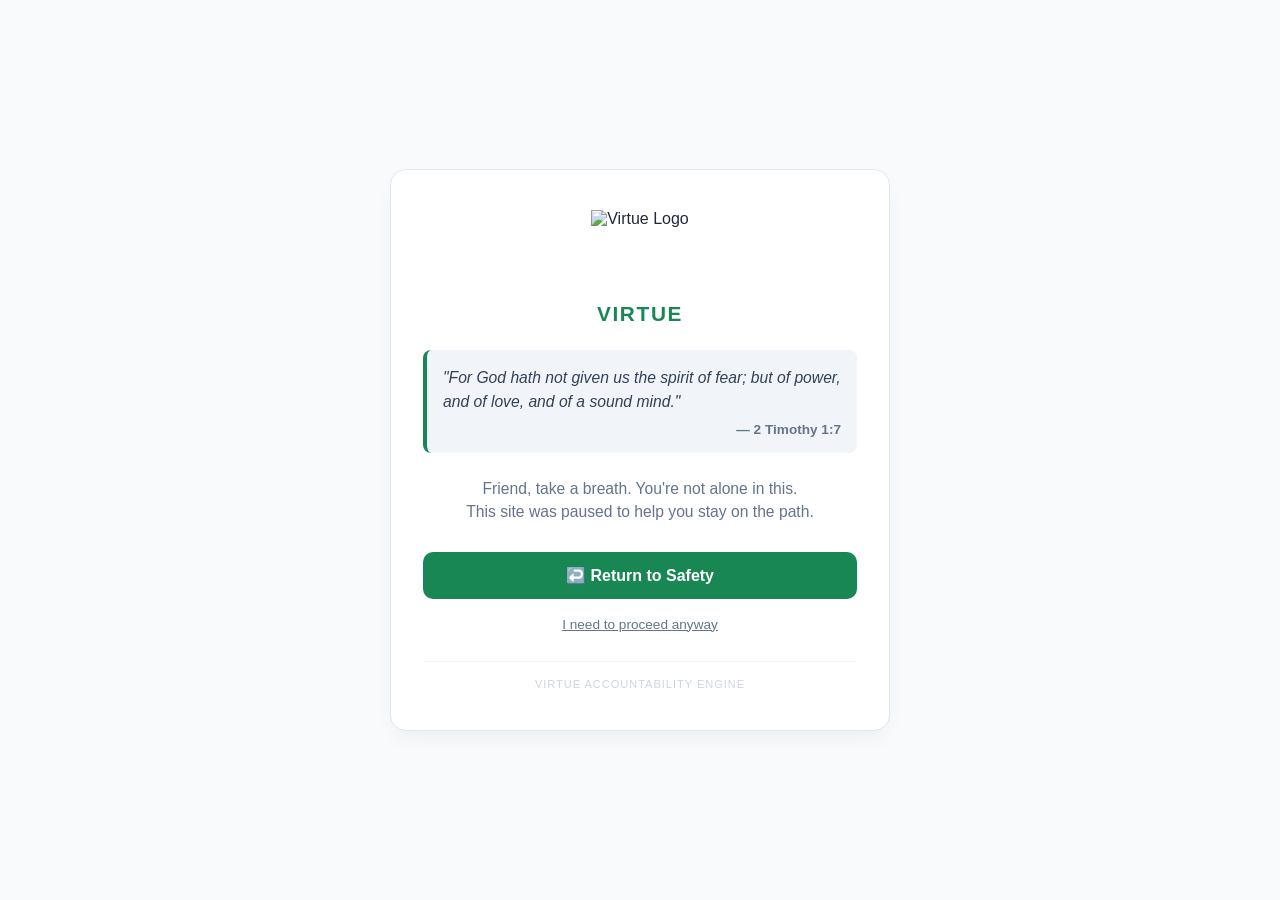
==== blocked.html @ 21038460 "refactor: consolidate block page into single blocked.html file and remove blocked.js" ====
<!DOCTYPE html>
<html lang="en">
<head>
  <meta charset="utf-8">
  <meta name="viewport" content="width=device-width, initial-scale=1.0">
  <title>Pause & Reflect — Virtue</title>
  
  <style>
    :root {
      --bg-color: #f8fafc;
      --card-bg: #ffffff;
      --text-main: #1e293b;
      --text-muted: #64748b;
      --accent-color: #198754;
      --accent-hover: #146c43;
      --border-color: #e2e8f0;
      --warning-bg: #fefce8;
      --warning-border: #fef08a;
      --warning-text: #854d0e;
      --danger-color: #d93025;
      --danger-hover: #a50e0e;
    }

    * {
      box-sizing: border-box;
      margin: 0;
      padding: 0;
    }

    body {
      font-family: -apple-system, BlinkMacSystemFont, "Segoe UI", Roboto, Helvetica, Arial, sans-serif;
      background-color: var(--bg-color);
      color: var(--text-main);
      display: flex;
      align-items: center;
      justify-content: center;
      min-height: 100vh;
      padding: 20px;
    }

    .card {
      background: var(--card-bg);
      border-radius: 16px;
      box-shadow: 0 10px 25px -5px rgba(0, 0, 0, 0.05), 0 8px 10px -6px rgba(0, 0, 0, 0.01);
      width: 100%;
      max-width: 500px;
      padding: 40px 32px;
      text-align: center;
      border: 1px solid var(--border-color);
    }

    /* Prominent Brand Header with Larger Logo */
    .brand-header {
      display: flex;
      flex-direction: column;
      align-items: center;
      justify-content: center;
      gap: 12px;
      margin-bottom: 24px;
    }

    .brand-header img {
      height: 80px; /* Expanded logo height */
      width: auto;
      object-fit: contain;
    }

    .brand-title {
      font-size: 1.3rem;
      font-weight: 800;
      letter-spacing: 0.08em;
      color: var(--accent-color);
    }

    .scripture-card {
      background: #f1f5f9;
      border-left: 4px solid var(--accent-color);
      padding: 16px;
      border-radius: 8px;
      margin-bottom: 24px;
      text-align: left;
    }

    .scripture-text {
      font-size: 0.98rem;
      font-style: italic;
      color: #334155;
      line-height: 1.5;
      margin-bottom: 8px;
    }

    .scripture-ref {
      font-size: 0.85rem;
      font-weight: 600;
      color: var(--text-muted);
      text-align: right;
    }

    .message {
      font-size: 0.98rem;
      color: var(--text-muted);
      line-height: 1.5;
      margin-bottom: 28px;
    }

    .btn-safety {
      background-color: var(--accent-color);
      color: white;
      border: none;
      padding: 14px 20px;
      font-size: 1rem;
      font-weight: 600;
      border-radius: 10px;
      cursor: pointer;
      width: 100%;
      transition: background-color 0.2s ease;
    }

    .btn-safety:hover {
      background-color: var(--accent-hover);
    }

    .override-link {
      display: inline-block;
      margin-top: 18px;
      font-size: 0.85rem;
      color: var(--text-muted);
      text-decoration: underline;
      cursor: pointer;
    }

    .override-link:hover {
      color: var(--text-main);
    }

    .pin-box {
      margin-top: 20px;
      padding-top: 20px;
      border-top: 1px dashed var(--border-color);
    }

    .warning-box {
      background-color: var(--warning-bg);
      border: 1px solid var(--warning-border);
      color: var(--warning-text);
      padding: 12px;
      border-radius: 8px;
      font-size: 0.85rem;
      line-height: 1.4;
      margin-bottom: 16px;
      text-align: left;
    }

    .pin-input-group {
      display: flex;
      justify-content: center;
      gap: 10px;
    }

    input[type="password"] {
      width: 130px;
      padding: 10px;
      font-size: 1.1rem;
      text-align: center;
      letter-spacing: 4px;
      border: 1px solid var(--border-color);
      border-radius: 8px;
      outline: none;
    }

    input[type="password"]:focus {
      border-color: var(--accent-color);
    }

    .btn-override {
      background-color: var(--danger-color);
      color: white;
      border: none;
      padding: 10px 18px;
      font-size: 0.9rem;
      font-weight: 600;
      border-radius: 8px;
      cursor: pointer;
    }

    .btn-override:hover {
      background-color: var(--danger-hover);
    }

    .footer {
      font-size: 11px;
      color: #cbd5e1;
      border-top: 1px solid #f1f5f9;
      padding-top: 16px;
      margin-top: 28px;
      text-transform: uppercase;
      letter-spacing: 1px;
    }

    .hidden {
      display: none !important;
    }
  </style>
</head>
<body>

  <div class="card">
    <div class="brand-header">
      <img src="virtue_logo.png" alt="Virtue Logo">
      <div class="brand-title">VIRTUE</div>
    </div>

    <div class="scripture-card">
      <div class="scripture-text" id="scriptureText">"Create in me a clean heart, O God; and renew a right spirit within me."</div>
      <div class="scripture-ref" id="scriptureRef">— Psalm 51:10</div>
    </div>

    <p class="message">
      <span id="userName">Friend</span>, take a breath. You're not alone in this.<br>
      This site was paused to help you stay on the path.
    </p>

    <button class="btn-safety" id="safetyBtn">↩️ Return to Safety</button>

    <a class="override-link" id="revealOverrideLink">I need to proceed anyway</a>

    <div class="pin-box hidden" id="overridePanel">
      <div class="warning-box">
        ⚠️ <strong>Need to view this page anyway?</strong><br>
        Entering your PIN will unblock this site and log an overridden alert on the report sent to <span id="partnerName">your partner</span>.
      </div>

      <div class="pin-input-group">
        <input type="password" id="pinInput" maxlength="4" placeholder="••••" inputmode="numeric">
        <button class="btn-override" id="confirmOverrideBtn">Confirm</button>
      </div>
    </div>

    <div class="footer">Virtue Accountability Engine</div>
  </div>

  <script>
    document.addEventListener("DOMContentLoaded", () => {
      const safetyBtn = document.getElementById("safetyBtn");
      const revealOverrideLink = document.getElementById("revealOverrideLink");
      const overridePanel = document.getElementById("overridePanel");
      const pinInput = document.getElementById("pinInput");
      const confirmOverrideBtn = document.getElementById("confirmOverrideBtn");

      const scriptureText = document.getElementById("scriptureText");
      const scriptureRef = document.getElementById("scriptureRef");

      const userNameEl = document.getElementById("userName");
      const partnerNameEl = document.getElementById("partnerName");

      const urlParams = new URLSearchParams(window.location.search);
      const targetUrl = urlParams.get("target") || "https://www.google.com";

      // 1. KJV Scriptures
      const KJV_SCRIPTURES = [
        { text: '"Create in me a clean heart, O God; and renew a right spirit within me."', ref: '— Psalm 51:10' },
        { text: '"There hath no temptation taken you but such as is common to man: but God is faithful, who will not suffer you to be tempted above that ye are able; but will with the temptation also make a way to escape, that ye may be able to bear it."', ref: '— 1 Corinthians 10:13' },
        { text: '"Finally, brethren, whatsoever things are true, whatsoever things are honest, whatsoever things are just, whatsoever things are pure, whatsoever things are lovely, whatsoever things are of good report... think on these things."', ref: '— Philippians 4:8' },
        { text: '"Thy word have I hid in mine heart, that I might not sin against thee."', ref: '— Psalm 119:11' },
        { text: '"And be not conformed to this world: but be ye transformed by the renewing of your mind, that ye may prove what is that good, and acceptable, and perfect, will of God."', ref: '— Romans 12:2' },
        { text: '"Submit yourselves therefore to God. Resist the devil, and he will flee from you."', ref: '— James 4:7' },
        { text: '"For God hath not given us the spirit of fear; but of power, and of love, and of a sound mind."', ref: '— 2 Timothy 1:7' },
        { text: '"Wherewithal shall a young man cleanse his way? by taking heed thereto according to thy word."', ref: '— Psalm 119:9' }
      ];

      const randomVerse = KJV_SCRIPTURES[Math.floor(Math.random() * KJV_SCRIPTURES.length)];
      if (scriptureText && scriptureRef) {
        scriptureText.textContent = randomVerse.text;
        scriptureRef.textContent = randomVerse.ref;
      }

      // 2. Personalization
      if (typeof chrome !== "undefined" && chrome.storage && chrome.storage.local) {
        chrome.storage.local.get(["userFirstName", "partnerFirstName"], (data) => {
          if (userNameEl && data.userFirstName) {
            userNameEl.textContent = data.userFirstName;
          }
          if (partnerNameEl && data.partnerFirstName) {
            partnerNameEl.textContent = data.partnerFirstName;
          }
        });
      }

      // 3. Escape Route
      safetyBtn.addEventListener("click", () => {
        if (window.history.length > 1) {
          window.history.back();
        } else {
          window.location.href = "https://www.google.com";
        }
      });

      // 4. Reveal Override Section
      revealOverrideLink.addEventListener("click", (e) => {
        e.preventDefault();
        overridePanel.classList.remove("hidden");
        revealOverrideLink.classList.add("hidden");
        pinInput.focus();
      });

      // 5. Confirm Override
      confirmOverrideBtn.addEventListener("click", handleOverrideSubmit);
      
      pinInput.addEventListener("keydown", (e) => {
        if (e.key === "Enter") {
          handleOverrideSubmit();
        }
      });

      function handleOverrideSubmit() {
        const enteredPin = pinInput.value.trim();

        chrome.storage.local.get(["userPin", "logBuffer"], (data) => {
          const storedPin = data.userPin;

          if (!storedPin) {
            alert("No PIN has been set yet. Please configure your PIN in the extension options.");
            return;
          }

          if (enteredPin === storedPin) {
            let bypassUrl;
            try {
              bypassUrl = new URL(targetUrl);
            } catch {
              bypassUrl = new URL("https://www.google.com");
            }
            
            bypassUrl.searchParams.set("virtue_bypass", "true");

            const buffer = data.logBuffer || [];
            buffer.push({
              url: `[OVERRIDE BYPASS] ${targetUrl}`,
              title: `[OVERRIDE BYPASS] ${targetUrl}`,
              searchQuery: "",
              device: getDeviceInfo(),
              timestamp: new Date().toISOString(),
              flagged: true
            });

            chrome.storage.local.set({ logBuffer: buffer }, () => {
              window.location.href = bypassUrl.toString();
            });
          } else {
            alert("Incorrect PIN.");
            pinInput.value = "";
            pinInput.focus();
          }
        });
      }

      function getDeviceInfo() {
        const ua = navigator.userAgent;
        let os = "Desktop";
        if (ua.includes("Win")) os = "Windows PC";
        else if (ua.includes("Mac")) os = "Macbook";
        else if (ua.includes("Android")) os = "Android Phone";
        else if (ua.includes("iPhone") || ua.includes("iPad")) os = "iOS Device";
        return `${os} (Chrome)`;
      }
    });
  </script>
</body>
</html>
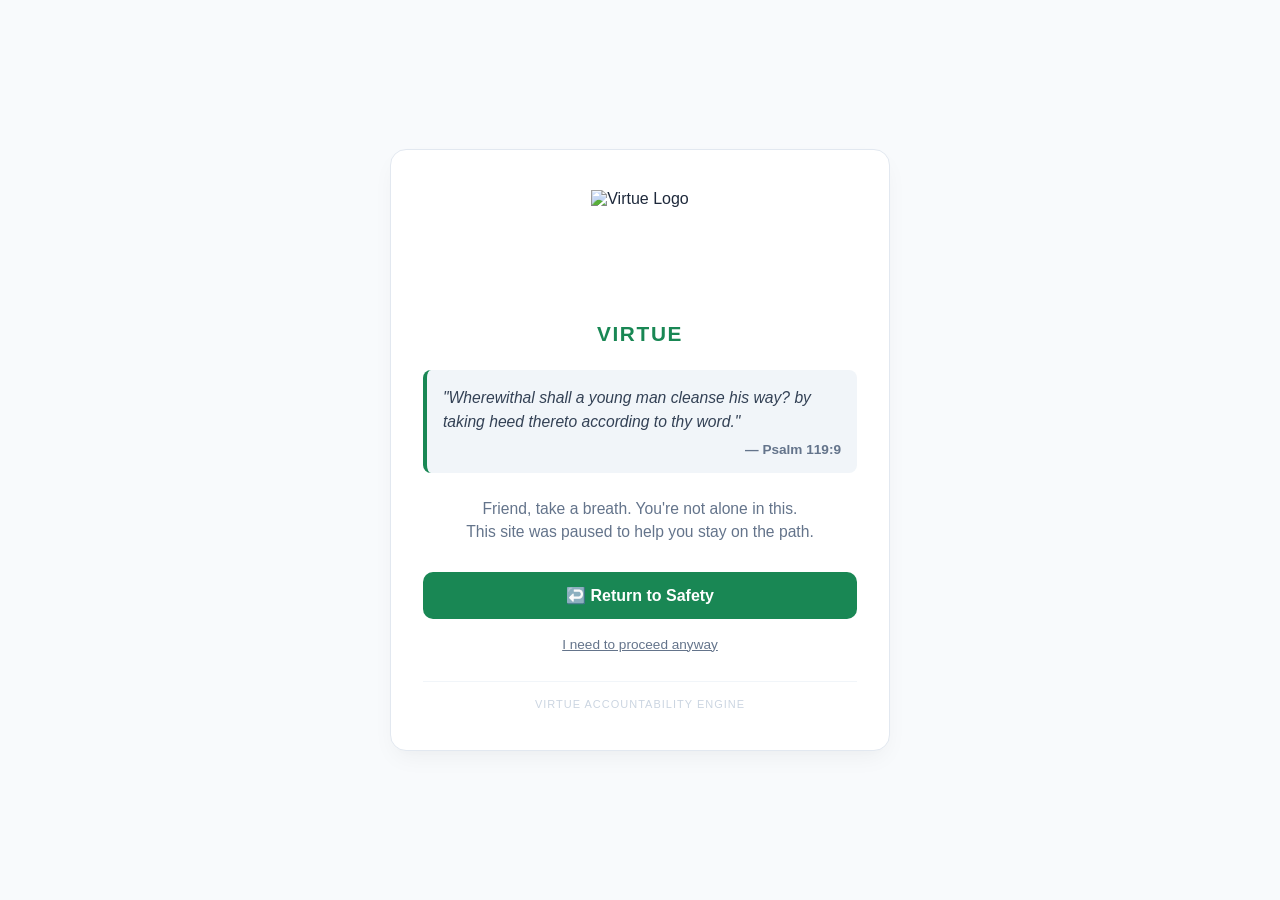
==== commit 9930306c: "fix: separate blocked page JS to resolve Manifest V3 Content Security Policy CSP error" ====
--- a/blocked.html
+++ b/blocked.html
@@ -4,7 +4,6 @@
   <meta charset="utf-8">
   <meta name="viewport" content="width=device-width, initial-scale=1.0">
   <title>Pause & Reflect — Virtue</title>
-  
   <style>
     :root {
       --bg-color: #f8fafc;
@@ -49,7 +48,6 @@
       border: 1px solid var(--border-color);
     }
 
-    /* Prominent Brand Header with Larger Logo */
     .brand-header {
       display: flex;
       flex-direction: column;
@@ -60,7 +58,7 @@
     }
 
     .brand-header img {
-      height: 80px; /* Expanded logo height */
+      height: 120px;
       width: auto;
       object-fit: contain;
     }
@@ -79,6 +77,7 @@
       border-radius: 8px;
       margin-bottom: 24px;
       text-align: left;
+      min-height: 90px;
     }
 
     .scripture-text {
@@ -211,8 +210,8 @@
     </div>
 
     <div class="scripture-card">
-      <div class="scripture-text" id="scriptureText">"Create in me a clean heart, O God; and renew a right spirit within me."</div>
-      <div class="scripture-ref" id="scriptureRef">— Psalm 51:10</div>
+      <div class="scripture-text" id="scriptureText"></div>
+      <div class="scripture-ref" id="scriptureRef"></div>
     </div>
 
     <p class="message">
@@ -239,131 +238,7 @@
     <div class="footer">Virtue Accountability Engine</div>
   </div>
 
-  <script>
-    document.addEventListener("DOMContentLoaded", () => {
-      const safetyBtn = document.getElementById("safetyBtn");
-      const revealOverrideLink = document.getElementById("revealOverrideLink");
-      const overridePanel = document.getElementById("overridePanel");
-      const pinInput = document.getElementById("pinInput");
-      const confirmOverrideBtn = document.getElementById("confirmOverrideBtn");
-
-      const scriptureText = document.getElementById("scriptureText");
-      const scriptureRef = document.getElementById("scriptureRef");
-
-      const userNameEl = document.getElementById("userName");
-      const partnerNameEl = document.getElementById("partnerName");
-
-      const urlParams = new URLSearchParams(window.location.search);
-      const targetUrl = urlParams.get("target") || "https://www.google.com";
-
-      // 1. KJV Scriptures
-      const KJV_SCRIPTURES = [
-        { text: '"Create in me a clean heart, O God; and renew a right spirit within me."', ref: '— Psalm 51:10' },
-        { text: '"There hath no temptation taken you but such as is common to man: but God is faithful, who will not suffer you to be tempted above that ye are able; but will with the temptation also make a way to escape, that ye may be able to bear it."', ref: '— 1 Corinthians 10:13' },
-        { text: '"Finally, brethren, whatsoever things are true, whatsoever things are honest, whatsoever things are just, whatsoever things are pure, whatsoever things are lovely, whatsoever things are of good report... think on these things."', ref: '— Philippians 4:8' },
-        { text: '"Thy word have I hid in mine heart, that I might not sin against thee."', ref: '— Psalm 119:11' },
-        { text: '"And be not conformed to this world: but be ye transformed by the renewing of your mind, that ye may prove what is that good, and acceptable, and perfect, will of God."', ref: '— Romans 12:2' },
-        { text: '"Submit yourselves therefore to God. Resist the devil, and he will flee from you."', ref: '— James 4:7' },
-        { text: '"For God hath not given us the spirit of fear; but of power, and of love, and of a sound mind."', ref: '— 2 Timothy 1:7' },
-        { text: '"Wherewithal shall a young man cleanse his way? by taking heed thereto according to thy word."', ref: '— Psalm 119:9' }
-      ];
-
-      const randomVerse = KJV_SCRIPTURES[Math.floor(Math.random() * KJV_SCRIPTURES.length)];
-      if (scriptureText && scriptureRef) {
-        scriptureText.textContent = randomVerse.text;
-        scriptureRef.textContent = randomVerse.ref;
-      }
-
-      // 2. Personalization
-      if (typeof chrome !== "undefined" && chrome.storage && chrome.storage.local) {
-        chrome.storage.local.get(["userFirstName", "partnerFirstName"], (data) => {
-          if (userNameEl && data.userFirstName) {
-            userNameEl.textContent = data.userFirstName;
-          }
-          if (partnerNameEl && data.partnerFirstName) {
-            partnerNameEl.textContent = data.partnerFirstName;
-          }
-        });
-      }
-
-      // 3. Escape Route
-      safetyBtn.addEventListener("click", () => {
-        if (window.history.length > 1) {
-          window.history.back();
-        } else {
-          window.location.href = "https://www.google.com";
-        }
-      });
-
-      // 4. Reveal Override Section
-      revealOverrideLink.addEventListener("click", (e) => {
-        e.preventDefault();
-        overridePanel.classList.remove("hidden");
-        revealOverrideLink.classList.add("hidden");
-        pinInput.focus();
-      });
-
-      // 5. Confirm Override
-      confirmOverrideBtn.addEventListener("click", handleOverrideSubmit);
-      
-      pinInput.addEventListener("keydown", (e) => {
-        if (e.key === "Enter") {
-          handleOverrideSubmit();
-        }
-      });
-
-      function handleOverrideSubmit() {
-        const enteredPin = pinInput.value.trim();
-
-        chrome.storage.local.get(["userPin", "logBuffer"], (data) => {
-          const storedPin = data.userPin;
-
-          if (!storedPin) {
-            alert("No PIN has been set yet. Please configure your PIN in the extension options.");
-            return;
-          }
-
-          if (enteredPin === storedPin) {
-            let bypassUrl;
-            try {
-              bypassUrl = new URL(targetUrl);
-            } catch {
-              bypassUrl = new URL("https://www.google.com");
-            }
-            
-            bypassUrl.searchParams.set("virtue_bypass", "true");
-
-            const buffer = data.logBuffer || [];
-            buffer.push({
-              url: `[OVERRIDE BYPASS] ${targetUrl}`,
-              title: `[OVERRIDE BYPASS] ${targetUrl}`,
-              searchQuery: "",
-              device: getDeviceInfo(),
-              timestamp: new Date().toISOString(),
-              flagged: true
-            });
-
-            chrome.storage.local.set({ logBuffer: buffer }, () => {
-              window.location.href = bypassUrl.toString();
-            });
-          } else {
-            alert("Incorrect PIN.");
-            pinInput.value = "";
-            pinInput.focus();
-          }
-        });
-      }
-
-      function getDeviceInfo() {
-        const ua = navigator.userAgent;
-        let os = "Desktop";
-        if (ua.includes("Win")) os = "Windows PC";
-        else if (ua.includes("Mac")) os = "Macbook";
-        else if (ua.includes("Android")) os = "Android Phone";
-        else if (ua.includes("iPhone") || ua.includes("iPad")) os = "iOS Device";
-        return `${os} (Chrome)`;
-      }
-    });
-  </script>
+  <!-- Separate JS file to satisfy Manifest V3 CSP -->
+  <script src="blocked.js"></script>
 </body>
 </html>
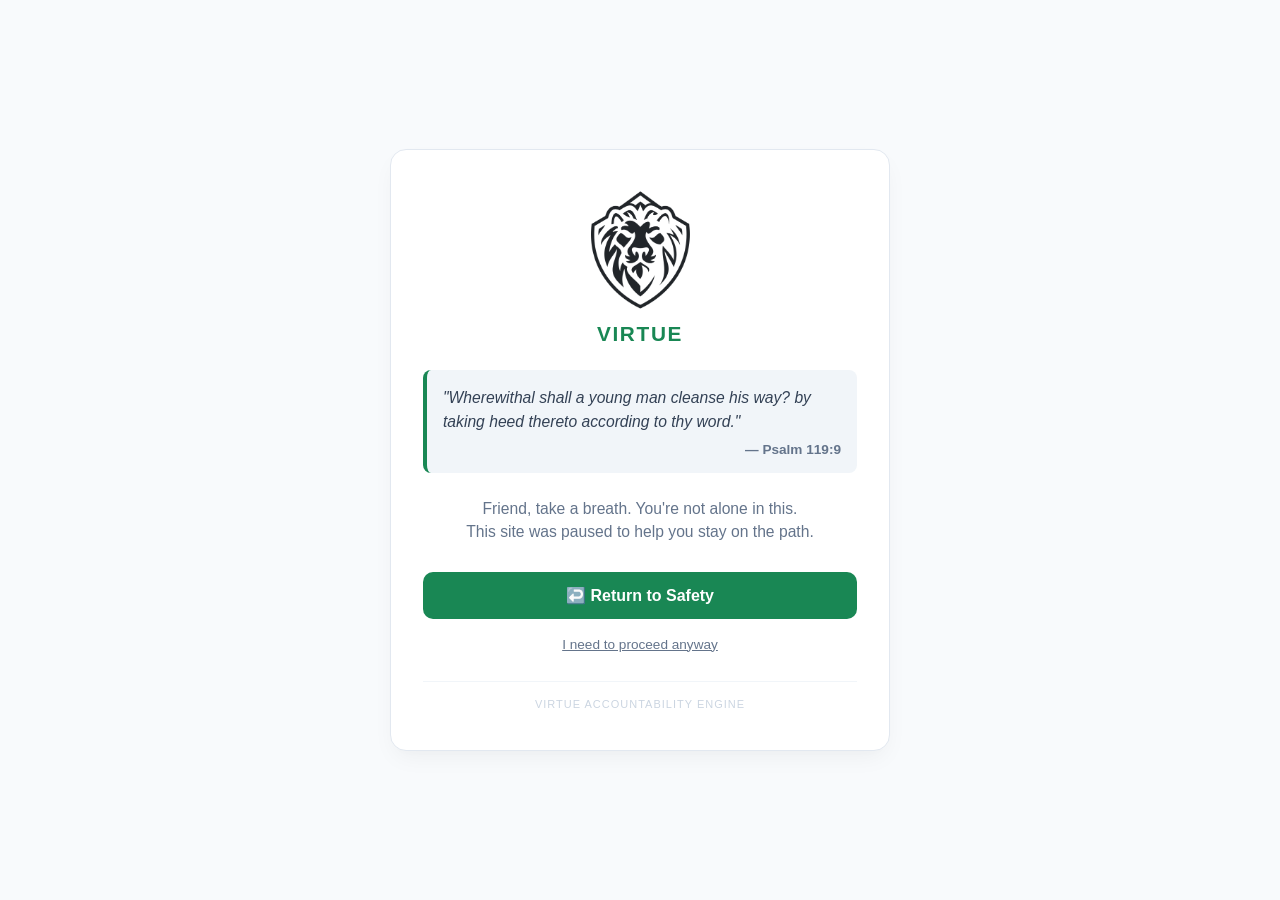
==== commit a4537151: "fix: update blocked.html and blocked.js to resolve CSP inline script errors" ====
--- a/blocked.html
+++ b/blocked.html
@@ -210,8 +210,8 @@
     </div>
 
     <div class="scripture-card">
-      <div class="scripture-text" id="scriptureText"></div>
-      <div class="scripture-ref" id="scriptureRef"></div>
+      <div class="scripture-text" id="scriptureText">"No temptation has overtaken you except what is common to mankind. And God is faithful; he will not let you be tempted beyond what you can bear."</div>
+      <div class="scripture-ref" id="scriptureRef">1 Corinthians 10:13</div>
     </div>
 
     <p class="message">
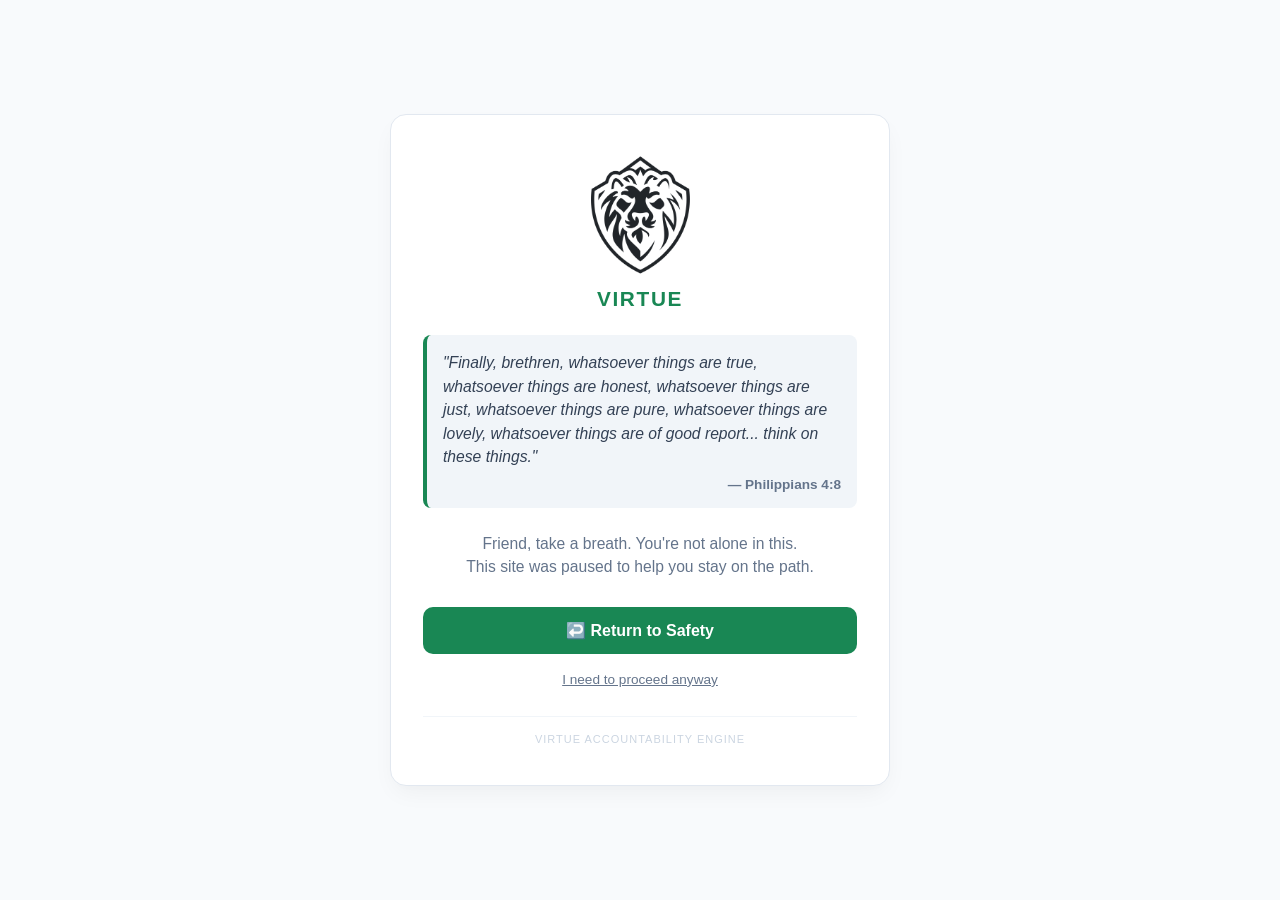
==== commit 844971a9: "fix(security): resolve PIN recovery email dispatch and add inline Web Crypto key hash to web dashboa" ====
--- a/blocked.html
+++ b/blocked.html
@@ -154,6 +154,7 @@
       display: flex;
       justify-content: center;
       gap: 10px;
+      margin-bottom: 12px;
     }
 
     input[type="password"] {
@@ -184,6 +185,19 @@
 
     .btn-override:hover {
       background-color: var(--danger-hover);
+    }
+
+    .forgot-pin-link {
+      display: inline-block;
+      font-size: 0.8rem;
+      color: var(--text-muted);
+      text-decoration: underline;
+      cursor: pointer;
+      margin-top: 4px;
+    }
+
+    .forgot-pin-link:hover {
+      color: var(--accent-color);
     }
 
     .footer {
@@ -233,6 +247,10 @@
         <input type="password" id="pinInput" maxlength="4" placeholder="••••" inputmode="numeric">
         <button class="btn-override" id="confirmOverrideBtn">Confirm</button>
       </div>
+
+      <div>
+        <a class="forgot-pin-link" id="forgotPinLink">Forgot PIN?</a>
+      </div>
     </div>
 
     <div class="footer">Virtue Accountability Engine</div>
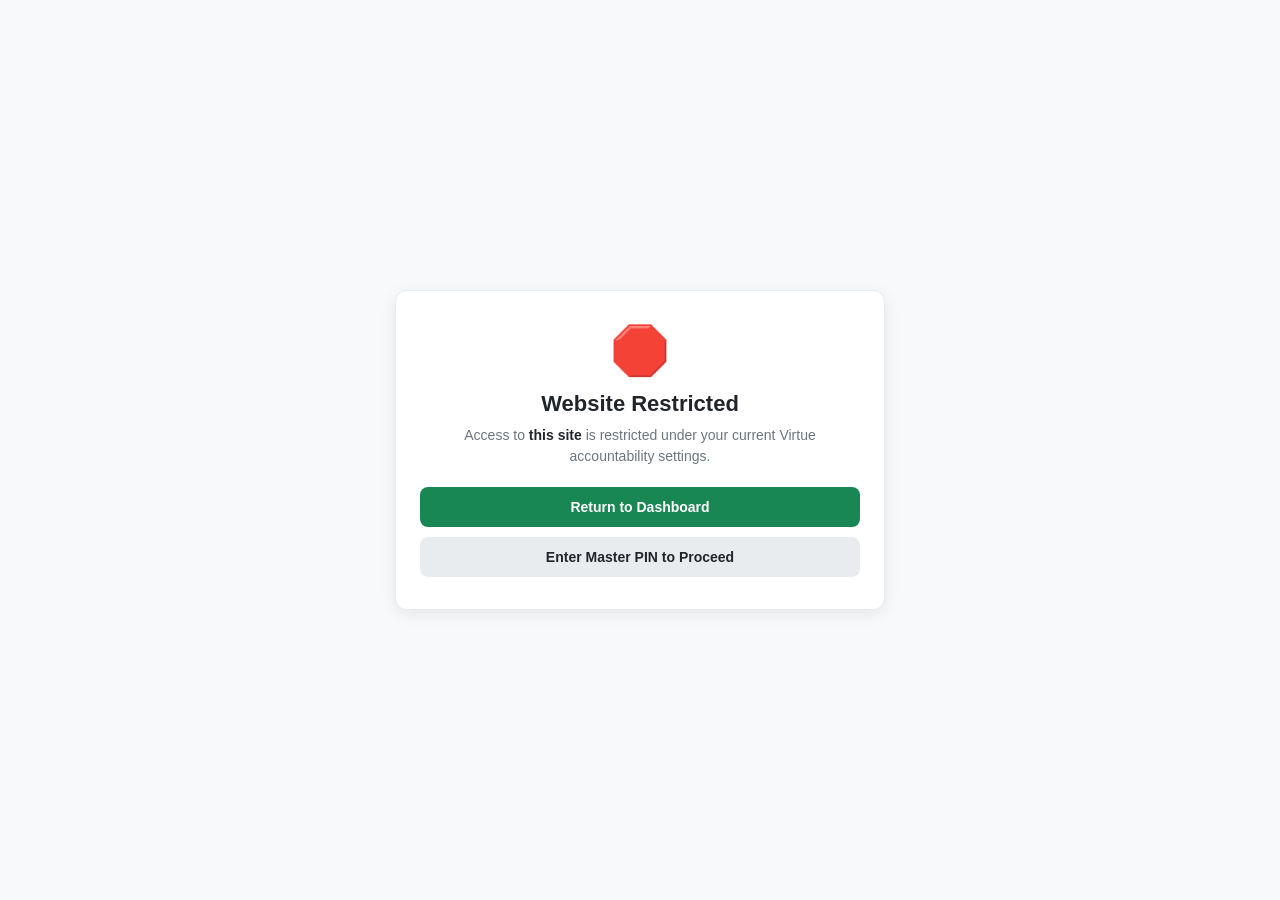
==== commit 802a23fc: "feat(beta): finalize plain language dashboard, open book whitelist icon, system whitelist, and navig" ====
--- a/blocked.html
+++ b/blocked.html
@@ -1,262 +1,196 @@
 <!DOCTYPE html>
 <html lang="en">
 <head>
-  <meta charset="utf-8">
+  <meta charset="UTF-8">
   <meta name="viewport" content="width=device-width, initial-scale=1.0">
-  <title>Pause & Reflect — Virtue</title>
+  <title>Virtue | Site Restricted</title>
   <style>
     :root {
-      --bg-color: #f8fafc;
+      --primary: #198754;
+      --bg: #f8f9fa;
       --card-bg: #ffffff;
-      --text-main: #1e293b;
-      --text-muted: #64748b;
-      --accent-color: #198754;
-      --accent-hover: #146c43;
-      --border-color: #e2e8f0;
-      --warning-bg: #fefce8;
-      --warning-border: #fef08a;
-      --warning-text: #854d0e;
-      --danger-color: #d93025;
-      --danger-hover: #a50e0e;
-    }
-
-    * {
-      box-sizing: border-box;
-      margin: 0;
-      padding: 0;
+      --text-main: #212529;
+      --text-muted: #6c757d;
+      --danger: #dc3545;
+      --border: #e9ecef;
     }
 
     body {
       font-family: -apple-system, BlinkMacSystemFont, "Segoe UI", Roboto, Helvetica, Arial, sans-serif;
-      background-color: var(--bg-color);
+      background-color: var(--bg);
       color: var(--text-main);
       display: flex;
       align-items: center;
       justify-content: center;
       min-height: 100vh;
+      margin: 0;
       padding: 20px;
+      box-sizing: border-box;
     }
 
     .card {
       background: var(--card-bg);
-      border-radius: 16px;
-      box-shadow: 0 10px 25px -5px rgba(0, 0, 0, 0.05), 0 8px 10px -6px rgba(0, 0, 0, 0.01);
+      border-radius: 12px;
+      box-shadow: 0 4px 16px rgba(0,0,0,0.08);
+      border: 1px solid var(--border);
+      max-width: 440px;
       width: 100%;
-      max-width: 500px;
-      padding: 40px 32px;
+      padding: 32px 24px;
       text-align: center;
-      border: 1px solid var(--border-color);
     }
 
-    .brand-header {
-      display: flex;
-      flex-direction: column;
-      align-items: center;
-      justify-content: center;
-      gap: 12px;
-      margin-bottom: 24px;
+    .icon {
+      font-size: 48px;
+      margin-bottom: 12px;
     }
 
-    .brand-header img {
-      height: 120px;
-      width: auto;
-      object-fit: contain;
-    }
-
-    .brand-title {
-      font-size: 1.3rem;
-      font-weight: 800;
-      letter-spacing: 0.08em;
-      color: var(--accent-color);
-    }
-
-    .scripture-card {
-      background: #f1f5f9;
-      border-left: 4px solid var(--accent-color);
-      padding: 16px;
-      border-radius: 8px;
-      margin-bottom: 24px;
-      text-align: left;
-      min-height: 90px;
-    }
-
-    .scripture-text {
-      font-size: 0.98rem;
-      font-style: italic;
-      color: #334155;
-      line-height: 1.5;
-      margin-bottom: 8px;
-    }
-
-    .scripture-ref {
-      font-size: 0.85rem;
-      font-weight: 600;
-      color: var(--text-muted);
-      text-align: right;
-    }
-
-    .message {
-      font-size: 0.98rem;
-      color: var(--text-muted);
-      line-height: 1.5;
-      margin-bottom: 28px;
-    }
-
-    .btn-safety {
-      background-color: var(--accent-color);
-      color: white;
-      border: none;
-      padding: 14px 20px;
-      font-size: 1rem;
-      font-weight: 600;
-      border-radius: 10px;
-      cursor: pointer;
-      width: 100%;
-      transition: background-color 0.2s ease;
-    }
-
-    .btn-safety:hover {
-      background-color: var(--accent-hover);
-    }
-
-    .override-link {
-      display: inline-block;
-      margin-top: 18px;
-      font-size: 0.85rem;
-      color: var(--text-muted);
-      text-decoration: underline;
-      cursor: pointer;
-    }
-
-    .override-link:hover {
+    h1 {
+      font-size: 22px;
+      margin: 0 0 8px 0;
       color: var(--text-main);
     }
 
-    .pin-box {
-      margin-top: 20px;
-      padding-top: 20px;
-      border-top: 1px dashed var(--border-color);
+    p {
+      font-size: 14px;
+      color: var(--text-muted);
+      margin: 0 0 20px 0;
+      line-height: 1.5;
     }
 
-    .warning-box {
-      background-color: var(--warning-bg);
-      border: 1px solid var(--warning-border);
-      color: var(--warning-text);
+    .target-url {
+      word-break: break-all;
+      font-weight: 600;
+      color: var(--text-main);
+    }
+
+    .btn-group {
+      display: flex;
+      flex-direction: column;
+      gap: 10px;
+    }
+
+    button {
+      width: 100%;
       padding: 12px;
       border-radius: 8px;
-      font-size: 0.85rem;
-      line-height: 1.4;
-      margin-bottom: 16px;
-      text-align: left;
+      font-size: 14px;
+      font-weight: 600;
+      cursor: pointer;
+      border: none;
+      transition: background-color 0.2s;
     }
 
-    .pin-input-group {
-      display: flex;
-      justify-content: center;
-      gap: 10px;
-      margin-bottom: 12px;
+    .btn-primary {
+      background-color: var(--primary);
+      color: white;
+    }
+    .btn-primary:hover {
+      background-color: #146c43;
+    }
+
+    .btn-secondary {
+      background-color: #e9ecef;
+      color: var(--text-main);
+    }
+    .btn-secondary:hover {
+      background-color: #dee2e6;
+    }
+
+    .pin-input-container {
+      margin-top: 15px;
+      display: none;
     }
 
     input[type="password"] {
-      width: 130px;
+      width: 100%;
       padding: 10px;
-      font-size: 1.1rem;
+      border: 1px solid var(--border);
+      border-radius: 6px;
+      font-size: 16px;
       text-align: center;
-      letter-spacing: 4px;
-      border: 1px solid var(--border-color);
-      border-radius: 8px;
-      outline: none;
+      box-sizing: border-box;
+      margin-bottom: 10px;
     }
 
-    input[type="password"]:focus {
-      border-color: var(--accent-color);
-    }
-
-    .btn-override {
-      background-color: var(--danger-color);
-      color: white;
-      border: none;
-      padding: 10px 18px;
-      font-size: 0.9rem;
-      font-weight: 600;
-      border-radius: 8px;
-      cursor: pointer;
-    }
-
-    .btn-override:hover {
-      background-color: var(--danger-hover);
-    }
-
-    .forgot-pin-link {
-      display: inline-block;
-      font-size: 0.8rem;
-      color: var(--text-muted);
-      text-decoration: underline;
-      cursor: pointer;
-      margin-top: 4px;
-    }
-
-    .forgot-pin-link:hover {
-      color: var(--accent-color);
-    }
-
-    .footer {
-      font-size: 11px;
-      color: #cbd5e1;
-      border-top: 1px solid #f1f5f9;
-      padding-top: 16px;
-      margin-top: 28px;
-      text-transform: uppercase;
-      letter-spacing: 1px;
-    }
-
-    .hidden {
-      display: none !important;
+    .error-msg {
+      color: var(--danger);
+      font-size: 12px;
+      margin-top: 6px;
+      display: none;
     }
   </style>
 </head>
 <body>
 
   <div class="card">
-    <div class="brand-header">
-      <img src="virtue_logo.png" alt="Virtue Logo">
-      <div class="brand-title">VIRTUE</div>
+    <div class="icon">🛑</div>
+    <h1>Website Restricted</h1>
+    <p>Access to <span id="targetUrlText" class="target-url">this site</span> is restricted under your current Virtue accountability settings.</p>
+
+    <div class="btn-group">
+      <button id="goBackBtn" class="btn-primary">Return to Dashboard</button>
+      <button id="showPinBtn" class="btn-secondary">Enter Master PIN to Proceed</button>
     </div>
 
-    <div class="scripture-card">
-      <div class="scripture-text" id="scriptureText">"No temptation has overtaken you except what is common to mankind. And God is faithful; he will not let you be tempted beyond what you can bear."</div>
-      <div class="scripture-ref" id="scriptureRef">1 Corinthians 10:13</div>
+    <div id="pinContainer" class="pin-input-container">
+      <input type="password" id="pinInput" placeholder="Enter Master PIN" maxlength="8">
+      <button id="submitPinBtn" class="btn-primary">Verify & Proceed</button>
+      <div id="pinError" class="error-msg">Incorrect Master PIN.</div>
     </div>
-
-    <p class="message">
-      <span id="userName">Friend</span>, take a breath. You're not alone in this.<br>
-      This site was paused to help you stay on the path.
-    </p>
-
-    <button class="btn-safety" id="safetyBtn">↩️ Return to Safety</button>
-
-    <a class="override-link" id="revealOverrideLink">I need to proceed anyway</a>
-
-    <div class="pin-box hidden" id="overridePanel">
-      <div class="warning-box">
-        ⚠️ <strong>Need to view this page anyway?</strong><br>
-        Entering your PIN will unblock this site and log an overridden alert on the report sent to <span id="partnerName">your partner</span>.
-      </div>
-
-      <div class="pin-input-group">
-        <input type="password" id="pinInput" maxlength="4" placeholder="••••" inputmode="numeric">
-        <button class="btn-override" id="confirmOverrideBtn">Confirm</button>
-      </div>
-
-      <div>
-        <a class="forgot-pin-link" id="forgotPinLink">Forgot PIN?</a>
-      </div>
-    </div>
-
-    <div class="footer">Virtue Accountability Engine</div>
   </div>
 
-  <!-- Separate JS file to satisfy Manifest V3 CSP -->
-  <script src="blocked.js"></script>
+  <script>
+    const DASHBOARD_FALLBACK = "https://tbehman.github.io/virtue-extension/";
+    const urlParams = new URLSearchParams(window.location.search);
+    const targetUrl = urlParams.get("url") || "";
+
+    if (targetUrl) {
+      try {
+        const domain = new URL(targetUrl).hostname.replace('www.', '');
+        document.getElementById("targetUrlText").textContent = domain;
+      } catch(e) {
+        document.getElementById("targetUrlText").textContent = targetUrl;
+      }
+    }
+
+    // Always redirect "Return to Dashboard" directly to GitHub Pages
+    document.getElementById("goBackBtn").addEventListener("click", () => {
+      window.location.href = DASHBOARD_FALLBACK;
+    });
+
+    document.getElementById("showPinBtn").addEventListener("click", () => {
+      document.getElementById("pinContainer").style.display = "block";
+      document.getElementById("showPinBtn").style.display = "none";
+      document.getElementById("pinInput").focus();
+    });
+
+    document.getElementById("submitPinBtn").addEventListener("click", verifyPin);
+    document.getElementById("pinInput").addEventListener("keypress", (e) => {
+      if (e.key === "Enter") verifyPin();
+    });
+
+    function verifyPin() {
+      const enteredPin = document.getElementById("pinInput").value;
+      const errorEl = document.getElementById("pinError");
+
+      chrome.storage.local.get(["masterPin"], (res) => {
+        if (res.masterPin && enteredPin === res.masterPin) {
+          errorEl.style.display = "none";
+          
+          // Grant temporary bypass and navigate directly forward
+          chrome.runtime.sendMessage({ type: "GRANT_TEMP_BYPASS", url: targetUrl }, () => {
+            if (targetUrl) {
+              window.location.href = targetUrl;
+            } else {
+              window.location.href = DASHBOARD_FALLBACK;
+            }
+          });
+        } else {
+          errorEl.style.display = "block";
+          document.getElementById("pinInput").value = "";
+        }
+      });
+    }
+  </script>
 </body>
 </html>
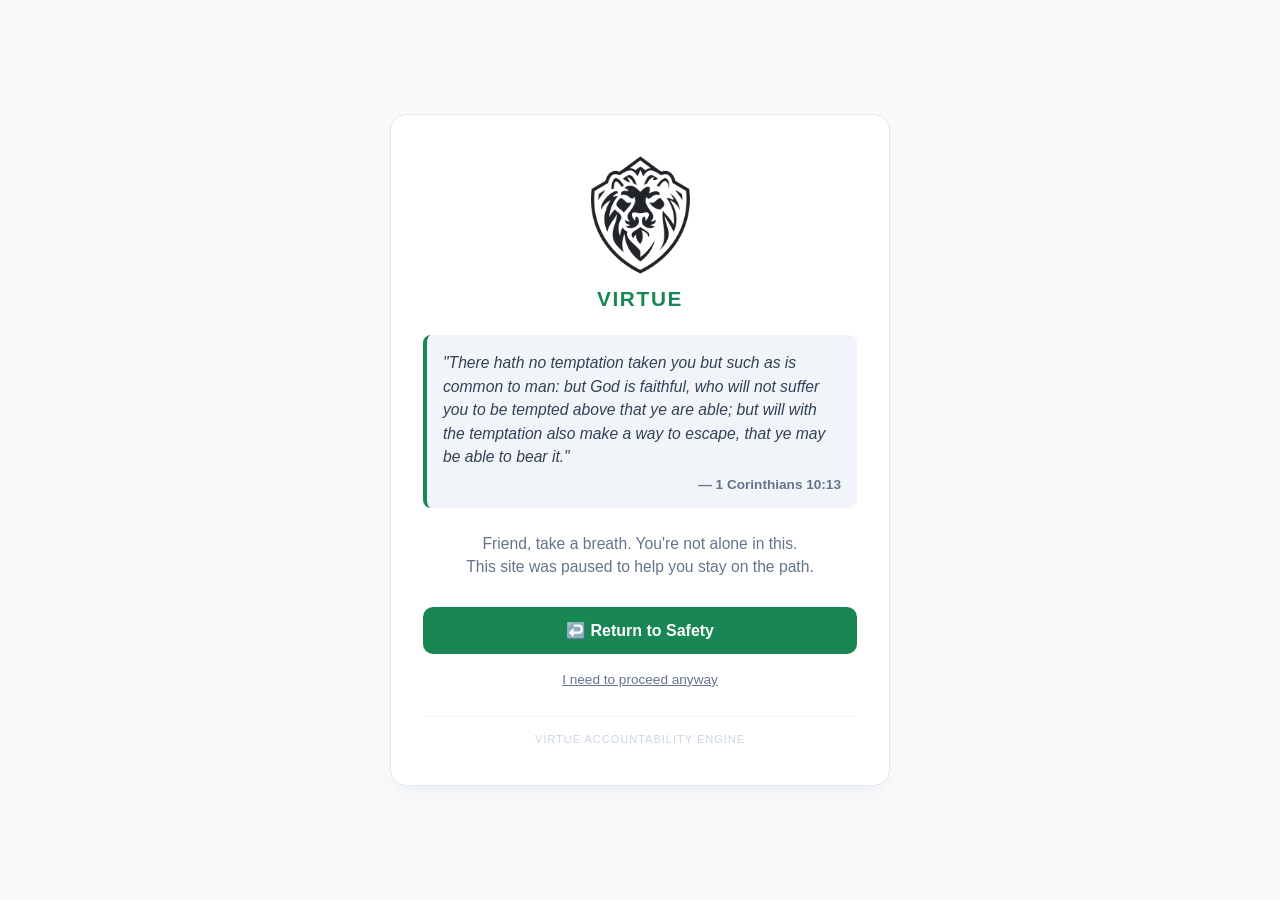
==== commit 5f291bdb: "Revert "feat(beta): finalize plain language dashboard, open book whitelist icon, system whitelist, a" ====
--- a/blocked.html
+++ b/blocked.html
@@ -1,196 +1,262 @@
 <!DOCTYPE html>
 <html lang="en">
 <head>
-  <meta charset="UTF-8">
+  <meta charset="utf-8">
   <meta name="viewport" content="width=device-width, initial-scale=1.0">
-  <title>Virtue | Site Restricted</title>
+  <title>Pause & Reflect — Virtue</title>
   <style>
     :root {
-      --primary: #198754;
-      --bg: #f8f9fa;
+      --bg-color: #f8fafc;
       --card-bg: #ffffff;
-      --text-main: #212529;
-      --text-muted: #6c757d;
-      --danger: #dc3545;
-      --border: #e9ecef;
+      --text-main: #1e293b;
+      --text-muted: #64748b;
+      --accent-color: #198754;
+      --accent-hover: #146c43;
+      --border-color: #e2e8f0;
+      --warning-bg: #fefce8;
+      --warning-border: #fef08a;
+      --warning-text: #854d0e;
+      --danger-color: #d93025;
+      --danger-hover: #a50e0e;
+    }
+
+    * {
+      box-sizing: border-box;
+      margin: 0;
+      padding: 0;
     }
 
     body {
       font-family: -apple-system, BlinkMacSystemFont, "Segoe UI", Roboto, Helvetica, Arial, sans-serif;
-      background-color: var(--bg);
+      background-color: var(--bg-color);
       color: var(--text-main);
       display: flex;
       align-items: center;
       justify-content: center;
       min-height: 100vh;
-      margin: 0;
       padding: 20px;
-      box-sizing: border-box;
     }
 
     .card {
       background: var(--card-bg);
-      border-radius: 12px;
-      box-shadow: 0 4px 16px rgba(0,0,0,0.08);
-      border: 1px solid var(--border);
-      max-width: 440px;
+      border-radius: 16px;
+      box-shadow: 0 10px 25px -5px rgba(0, 0, 0, 0.05), 0 8px 10px -6px rgba(0, 0, 0, 0.01);
       width: 100%;
-      padding: 32px 24px;
+      max-width: 500px;
+      padding: 40px 32px;
       text-align: center;
-    }
-
-    .icon {
-      font-size: 48px;
-      margin-bottom: 12px;
-    }
-
-    h1 {
-      font-size: 22px;
-      margin: 0 0 8px 0;
-      color: var(--text-main);
-    }
-
-    p {
-      font-size: 14px;
-      color: var(--text-muted);
-      margin: 0 0 20px 0;
-      line-height: 1.5;
-    }
-
-    .target-url {
-      word-break: break-all;
-      font-weight: 600;
-      color: var(--text-main);
-    }
-
-    .btn-group {
+      border: 1px solid var(--border-color);
+    }
+
+    .brand-header {
       display: flex;
       flex-direction: column;
+      align-items: center;
+      justify-content: center;
+      gap: 12px;
+      margin-bottom: 24px;
+    }
+
+    .brand-header img {
+      height: 120px;
+      width: auto;
+      object-fit: contain;
+    }
+
+    .brand-title {
+      font-size: 1.3rem;
+      font-weight: 800;
+      letter-spacing: 0.08em;
+      color: var(--accent-color);
+    }
+
+    .scripture-card {
+      background: #f1f5f9;
+      border-left: 4px solid var(--accent-color);
+      padding: 16px;
+      border-radius: 8px;
+      margin-bottom: 24px;
+      text-align: left;
+      min-height: 90px;
+    }
+
+    .scripture-text {
+      font-size: 0.98rem;
+      font-style: italic;
+      color: #334155;
+      line-height: 1.5;
+      margin-bottom: 8px;
+    }
+
+    .scripture-ref {
+      font-size: 0.85rem;
+      font-weight: 600;
+      color: var(--text-muted);
+      text-align: right;
+    }
+
+    .message {
+      font-size: 0.98rem;
+      color: var(--text-muted);
+      line-height: 1.5;
+      margin-bottom: 28px;
+    }
+
+    .btn-safety {
+      background-color: var(--accent-color);
+      color: white;
+      border: none;
+      padding: 14px 20px;
+      font-size: 1rem;
+      font-weight: 600;
+      border-radius: 10px;
+      cursor: pointer;
+      width: 100%;
+      transition: background-color 0.2s ease;
+    }
+
+    .btn-safety:hover {
+      background-color: var(--accent-hover);
+    }
+
+    .override-link {
+      display: inline-block;
+      margin-top: 18px;
+      font-size: 0.85rem;
+      color: var(--text-muted);
+      text-decoration: underline;
+      cursor: pointer;
+    }
+
+    .override-link:hover {
+      color: var(--text-main);
+    }
+
+    .pin-box {
+      margin-top: 20px;
+      padding-top: 20px;
+      border-top: 1px dashed var(--border-color);
+    }
+
+    .warning-box {
+      background-color: var(--warning-bg);
+      border: 1px solid var(--warning-border);
+      color: var(--warning-text);
+      padding: 12px;
+      border-radius: 8px;
+      font-size: 0.85rem;
+      line-height: 1.4;
+      margin-bottom: 16px;
+      text-align: left;
+    }
+
+    .pin-input-group {
+      display: flex;
+      justify-content: center;
       gap: 10px;
-    }
-
-    button {
-      width: 100%;
-      padding: 12px;
-      border-radius: 8px;
-      font-size: 14px;
+      margin-bottom: 12px;
+    }
+
+    input[type="password"] {
+      width: 130px;
+      padding: 10px;
+      font-size: 1.1rem;
+      text-align: center;
+      letter-spacing: 4px;
+      border: 1px solid var(--border-color);
+      border-radius: 8px;
+      outline: none;
+    }
+
+    input[type="password"]:focus {
+      border-color: var(--accent-color);
+    }
+
+    .btn-override {
+      background-color: var(--danger-color);
+      color: white;
+      border: none;
+      padding: 10px 18px;
+      font-size: 0.9rem;
       font-weight: 600;
-      cursor: pointer;
-      border: none;
-      transition: background-color 0.2s;
-    }
-
-    .btn-primary {
-      background-color: var(--primary);
-      color: white;
-    }
-    .btn-primary:hover {
-      background-color: #146c43;
-    }
-
-    .btn-secondary {
-      background-color: #e9ecef;
-      color: var(--text-main);
-    }
-    .btn-secondary:hover {
-      background-color: #dee2e6;
-    }
-
-    .pin-input-container {
-      margin-top: 15px;
-      display: none;
-    }
-
-    input[type="password"] {
-      width: 100%;
-      padding: 10px;
-      border: 1px solid var(--border);
-      border-radius: 6px;
-      font-size: 16px;
-      text-align: center;
-      box-sizing: border-box;
-      margin-bottom: 10px;
-    }
-
-    .error-msg {
-      color: var(--danger);
-      font-size: 12px;
-      margin-top: 6px;
-      display: none;
+      border-radius: 8px;
+      cursor: pointer;
+    }
+
+    .btn-override:hover {
+      background-color: var(--danger-hover);
+    }
+
+    .forgot-pin-link {
+      display: inline-block;
+      font-size: 0.8rem;
+      color: var(--text-muted);
+      text-decoration: underline;
+      cursor: pointer;
+      margin-top: 4px;
+    }
+
+    .forgot-pin-link:hover {
+      color: var(--accent-color);
+    }
+
+    .footer {
+      font-size: 11px;
+      color: #cbd5e1;
+      border-top: 1px solid #f1f5f9;
+      padding-top: 16px;
+      margin-top: 28px;
+      text-transform: uppercase;
+      letter-spacing: 1px;
+    }
+
+    .hidden {
+      display: none !important;
     }
   </style>
 </head>
 <body>
 
   <div class="card">
-    <div class="icon">🛑</div>
-    <h1>Website Restricted</h1>
-    <p>Access to <span id="targetUrlText" class="target-url">this site</span> is restricted under your current Virtue accountability settings.</p>
-
-    <div class="btn-group">
-      <button id="goBackBtn" class="btn-primary">Return to Dashboard</button>
-      <button id="showPinBtn" class="btn-secondary">Enter Master PIN to Proceed</button>
+    <div class="brand-header">
+      <img src="virtue_logo.png" alt="Virtue Logo">
+      <div class="brand-title">VIRTUE</div>
     </div>
 
-    <div id="pinContainer" class="pin-input-container">
-      <input type="password" id="pinInput" placeholder="Enter Master PIN" maxlength="8">
-      <button id="submitPinBtn" class="btn-primary">Verify & Proceed</button>
-      <div id="pinError" class="error-msg">Incorrect Master PIN.</div>
+    <div class="scripture-card">
+      <div class="scripture-text" id="scriptureText">"No temptation has overtaken you except what is common to mankind. And God is faithful; he will not let you be tempted beyond what you can bear."</div>
+      <div class="scripture-ref" id="scriptureRef">1 Corinthians 10:13</div>
     </div>
+
+    <p class="message">
+      <span id="userName">Friend</span>, take a breath. You're not alone in this.<br>
+      This site was paused to help you stay on the path.
+    </p>
+
+    <button class="btn-safety" id="safetyBtn">↩️ Return to Safety</button>
+
+    <a class="override-link" id="revealOverrideLink">I need to proceed anyway</a>
+
+    <div class="pin-box hidden" id="overridePanel">
+      <div class="warning-box">
+        ⚠️ <strong>Need to view this page anyway?</strong><br>
+        Entering your PIN will unblock this site and log an overridden alert on the report sent to <span id="partnerName">your partner</span>.
+      </div>
+
+      <div class="pin-input-group">
+        <input type="password" id="pinInput" maxlength="4" placeholder="••••" inputmode="numeric">
+        <button class="btn-override" id="confirmOverrideBtn">Confirm</button>
+      </div>
+
+      <div>
+        <a class="forgot-pin-link" id="forgotPinLink">Forgot PIN?</a>
+      </div>
+    </div>
+
+    <div class="footer">Virtue Accountability Engine</div>
   </div>
 
-  <script>
-    const DASHBOARD_FALLBACK = "https://tbehman.github.io/virtue-extension/";
-    const urlParams = new URLSearchParams(window.location.search);
-    const targetUrl = urlParams.get("url") || "";
-
-    if (targetUrl) {
-      try {
-        const domain = new URL(targetUrl).hostname.replace('www.', '');
-        document.getElementById("targetUrlText").textContent = domain;
-      } catch(e) {
-        document.getElementById("targetUrlText").textContent = targetUrl;
-      }
-    }
-
-    // Always redirect "Return to Dashboard" directly to GitHub Pages
-    document.getElementById("goBackBtn").addEventListener("click", () => {
-      window.location.href = DASHBOARD_FALLBACK;
-    });
-
-    document.getElementById("showPinBtn").addEventListener("click", () => {
-      document.getElementById("pinContainer").style.display = "block";
-      document.getElementById("showPinBtn").style.display = "none";
-      document.getElementById("pinInput").focus();
-    });
-
-    document.getElementById("submitPinBtn").addEventListener("click", verifyPin);
-    document.getElementById("pinInput").addEventListener("keypress", (e) => {
-      if (e.key === "Enter") verifyPin();
-    });
-
-    function verifyPin() {
-      const enteredPin = document.getElementById("pinInput").value;
-      const errorEl = document.getElementById("pinError");
-
-      chrome.storage.local.get(["masterPin"], (res) => {
-        if (res.masterPin && enteredPin === res.masterPin) {
-          errorEl.style.display = "none";
-          
-          // Grant temporary bypass and navigate directly forward
-          chrome.runtime.sendMessage({ type: "GRANT_TEMP_BYPASS", url: targetUrl }, () => {
-            if (targetUrl) {
-              window.location.href = targetUrl;
-            } else {
-              window.location.href = DASHBOARD_FALLBACK;
-            }
-          });
-        } else {
-          errorEl.style.display = "block";
-          document.getElementById("pinInput").value = "";
-        }
-      });
-    }
-  </script>
+  <!-- Separate JS file to satisfy Manifest V3 CSP -->
+  <script src="blocked.js"></script>
 </body>
 </html>
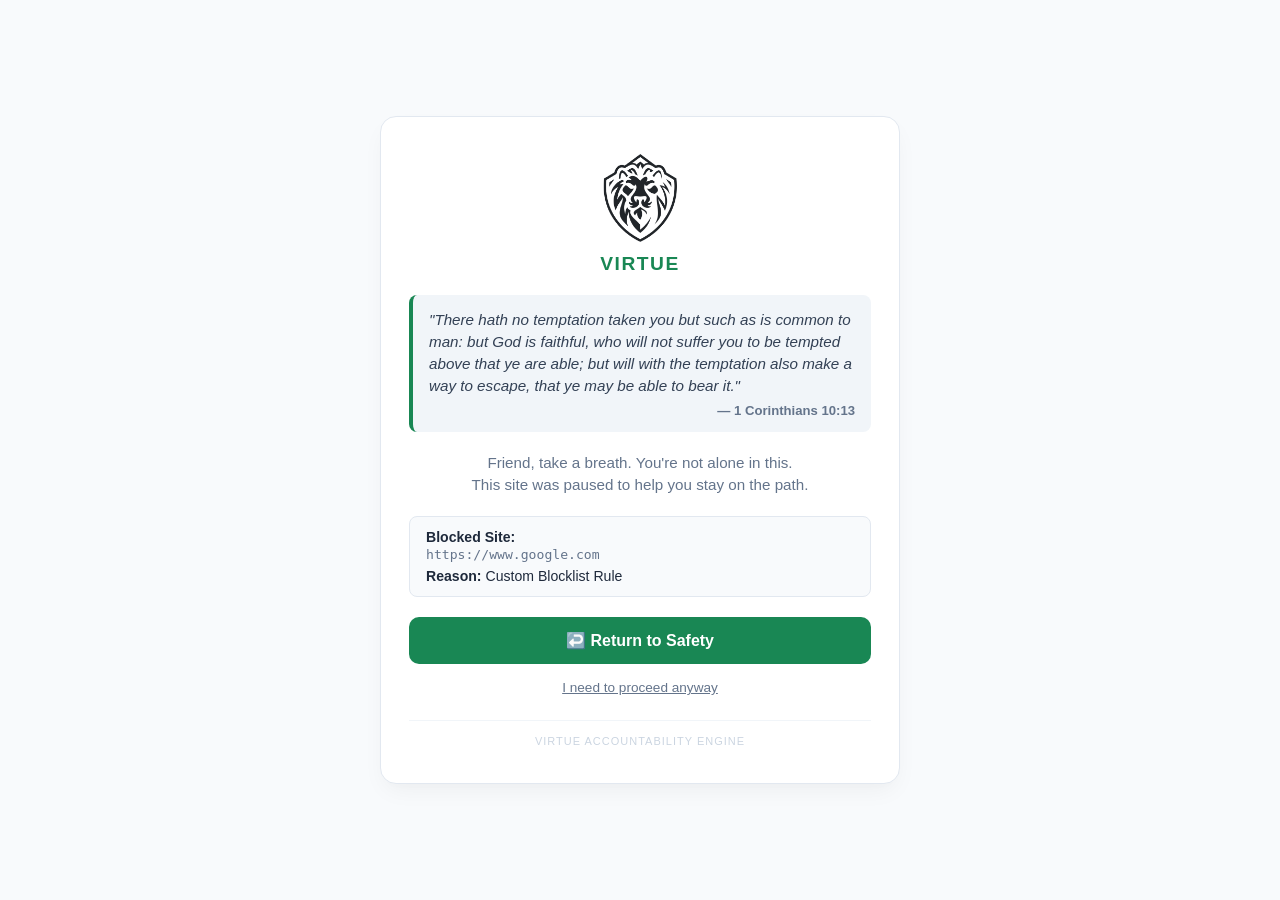
==== commit 4a8e665f: "Refine Virtue block page with grace-first UI, strict mode accordion, and clear one-time bypass vs. a" ====
--- a/blocked.html
+++ b/blocked.html
@@ -42,8 +42,8 @@
       border-radius: 16px;
       box-shadow: 0 10px 25px -5px rgba(0, 0, 0, 0.05), 0 8px 10px -6px rgba(0, 0, 0, 0.01);
       width: 100%;
-      max-width: 500px;
-      padding: 40px 32px;
+      max-width: 520px;
+      padding: 36px 28px;
       text-align: center;
       border: 1px solid var(--border-color);
     }
@@ -53,18 +53,18 @@
       flex-direction: column;
       align-items: center;
       justify-content: center;
-      gap: 12px;
-      margin-bottom: 24px;
+      gap: 10px;
+      margin-bottom: 20px;
     }
 
     .brand-header img {
-      height: 120px;
+      height: 90px;
       width: auto;
       object-fit: contain;
     }
 
     .brand-title {
-      font-size: 1.3rem;
+      font-size: 1.2rem;
       font-weight: 800;
       letter-spacing: 0.08em;
       color: var(--accent-color);
@@ -73,33 +73,104 @@
     .scripture-card {
       background: #f1f5f9;
       border-left: 4px solid var(--accent-color);
-      padding: 16px;
-      border-radius: 8px;
-      margin-bottom: 24px;
+      padding: 14px 16px;
+      border-radius: 8px;
+      margin-bottom: 20px;
       text-align: left;
-      min-height: 90px;
     }
 
     .scripture-text {
-      font-size: 0.98rem;
+      font-size: 0.95rem;
       font-style: italic;
       color: #334155;
-      line-height: 1.5;
-      margin-bottom: 8px;
+      line-height: 1.45;
+      margin-bottom: 6px;
     }
 
     .scripture-ref {
+      font-size: 0.82rem;
+      font-weight: 600;
+      color: var(--text-muted);
+      text-align: right;
+    }
+
+    .message {
+      font-size: 0.95rem;
+      color: var(--text-muted);
+      line-height: 1.45;
+      margin-bottom: 20px;
+    }
+
+    .reason-box {
+      background: #f8fafc;
+      border: 1px solid var(--border-color);
+      border-radius: 8px;
+      padding: 12px 16px;
+      margin-bottom: 20px;
+      text-align: left;
+      font-size: 0.88rem;
+    }
+
+    .reason-box strong {
+      color: var(--text-main);
+    }
+
+    .reason-detail {
+      color: var(--text-muted);
+      margin-top: 2px;
+      word-break: break-all;
+      font-family: monospace;
+      font-size: 0.82rem;
+    }
+
+    /* Accordion for Strict Mode Approved Sites */
+    .approved-accordion {
+      margin-bottom: 20px;
+      border: 1px solid var(--border-color);
+      border-radius: 8px;
+      text-align: left;
+      overflow: hidden;
+      background: #ffffff;
+    }
+
+    .approved-accordion summary {
+      padding: 10px 14px;
       font-size: 0.85rem;
       font-weight: 600;
-      color: var(--text-muted);
-      text-align: right;
-    }
-
-    .message {
-      font-size: 0.98rem;
-      color: var(--text-muted);
-      line-height: 1.5;
-      margin-bottom: 28px;
+      color: var(--accent-color);
+      cursor: pointer;
+      background: #f8fafc;
+      user-select: none;
+    }
+
+    .approved-accordion summary:hover {
+      background: #f1f5f9;
+    }
+
+    .approved-list-content {
+      max-height: 140px;
+      overflow-y: auto;
+      padding: 8px 14px;
+      border-top: 1px solid var(--border-color);
+      font-size: 0.83rem;
+    }
+
+    .approved-list-content ul {
+      padding-left: 16px;
+      margin: 0;
+    }
+
+    .approved-list-content li {
+      margin-bottom: 4px;
+    }
+
+    .approved-list-content a {
+      color: #2563eb;
+      text-decoration: none;
+    }
+
+    .approved-list-content a:hover {
+      text-decoration: underline;
     }
 
     .btn-safety {
@@ -121,7 +192,7 @@
 
     .override-link {
       display: inline-block;
-      margin-top: 18px;
+      margin-top: 16px;
       font-size: 0.85rem;
       color: var(--text-muted);
       text-decoration: underline;
@@ -133,9 +204,10 @@
     }
 
     .pin-box {
-      margin-top: 20px;
-      padding-top: 20px;
+      margin-top: 18px;
+      padding-top: 18px;
       border-top: 1px dashed var(--border-color);
+      text-align: left;
     }
 
     .warning-box {
@@ -144,21 +216,20 @@
       color: var(--warning-text);
       padding: 12px;
       border-radius: 8px;
-      font-size: 0.85rem;
+      font-size: 0.83rem;
       line-height: 1.4;
-      margin-bottom: 16px;
-      text-align: left;
-    }
-
-    .pin-input-group {
+      margin-bottom: 14px;
+    }
+
+    .pin-controls {
       display: flex;
-      justify-content: center;
       gap: 10px;
+      align-items: center;
       margin-bottom: 12px;
     }
 
     input[type="password"] {
-      width: 130px;
+      width: 120px;
       padding: 10px;
       font-size: 1.1rem;
       text-align: center;
@@ -176,15 +247,31 @@
       background-color: var(--danger-color);
       color: white;
       border: none;
-      padding: 10px 18px;
-      font-size: 0.9rem;
+      padding: 10px 16px;
+      font-size: 0.88rem;
       font-weight: 600;
       border-radius: 8px;
       cursor: pointer;
+      flex-grow: 1;
     }
 
     .btn-override:hover {
       background-color: var(--danger-hover);
+    }
+
+    .checkbox-container {
+      display: flex;
+      align-items: flex-start;
+      gap: 8px;
+      font-size: 0.83rem;
+      color: var(--text-main);
+      cursor: pointer;
+      margin-top: 10px;
+    }
+
+    .checkbox-container input {
+      margin-top: 2px;
+      cursor: pointer;
     }
 
     .forgot-pin-link {
@@ -193,7 +280,7 @@
       color: var(--text-muted);
       text-decoration: underline;
       cursor: pointer;
-      margin-top: 4px;
+      margin-top: 8px;
     }
 
     .forgot-pin-link:hover {
@@ -204,8 +291,8 @@
       font-size: 11px;
       color: #cbd5e1;
       border-top: 1px solid #f1f5f9;
-      padding-top: 16px;
-      margin-top: 28px;
+      padding-top: 14px;
+      margin-top: 24px;
       text-transform: uppercase;
       letter-spacing: 1px;
     }
@@ -233,20 +320,42 @@
       This site was paused to help you stay on the path.
     </p>
 
+    <!-- Reason & Target Display -->
+    <div class="reason-box">
+      <div><strong>Blocked Site:</strong></div>
+      <div class="reason-detail" id="targetUrlDisplay">loading...</div>
+      <div style="margin-top: 6px;"><strong>Reason:</strong> <span id="reasonDisplay">Custom Blocklist Rule</span></div>
+    </div>
+
+    <!-- Strict Mode Approved Sites Accordion (Hidden by default, shown if strict mode active) -->
+    <details class="approved-accordion hidden" id="approvedAccordion">
+      <summary id="accordionSummaryTitle">▼ View Approved Sites (0 allowed)</summary>
+      <div class="approved-list-content">
+        <ul id="approvedSitesList">
+          <!-- Populated dynamically -->
+        </ul>
+      </div>
+    </details>
+
     <button class="btn-safety" id="safetyBtn">↩️ Return to Safety</button>
 
     <a class="override-link" id="revealOverrideLink">I need to proceed anyway</a>
 
     <div class="pin-box hidden" id="overridePanel">
       <div class="warning-box">
-        ⚠️ <strong>Need to view this page anyway?</strong><br>
-        Entering your PIN will unblock this site and log an overridden alert on the report sent to <span id="partnerName">your partner</span>.
+        ⚠️ <strong>Intentional Bypass & Accountability Notice:</strong><br>
+        Entering your PIN will override this block and log this event to the weekly report sent to <span id="partnerName">your partner</span>.
       </div>
 
-      <div class="pin-input-group">
+      <div class="pin-controls">
         <input type="password" id="pinInput" maxlength="4" placeholder="••••" inputmode="numeric">
-        <button class="btn-override" id="confirmOverrideBtn">Confirm</button>
+        <button class="btn-override" id="confirmOverrideBtn">Unlock & Proceed</button>
       </div>
+
+      <label class="checkbox-container">
+        <input type="checkbox" id="permanentAddCheckbox">
+        <span>Permanently add this site to my Approved List</span>
+      </label>
 
       <div>
         <a class="forgot-pin-link" id="forgotPinLink">Forgot PIN?</a>
@@ -256,7 +365,6 @@
     <div class="footer">Virtue Accountability Engine</div>
   </div>
 
-  <!-- Separate JS file to satisfy Manifest V3 CSP -->
   <script src="blocked.js"></script>
 </body>
 </html>
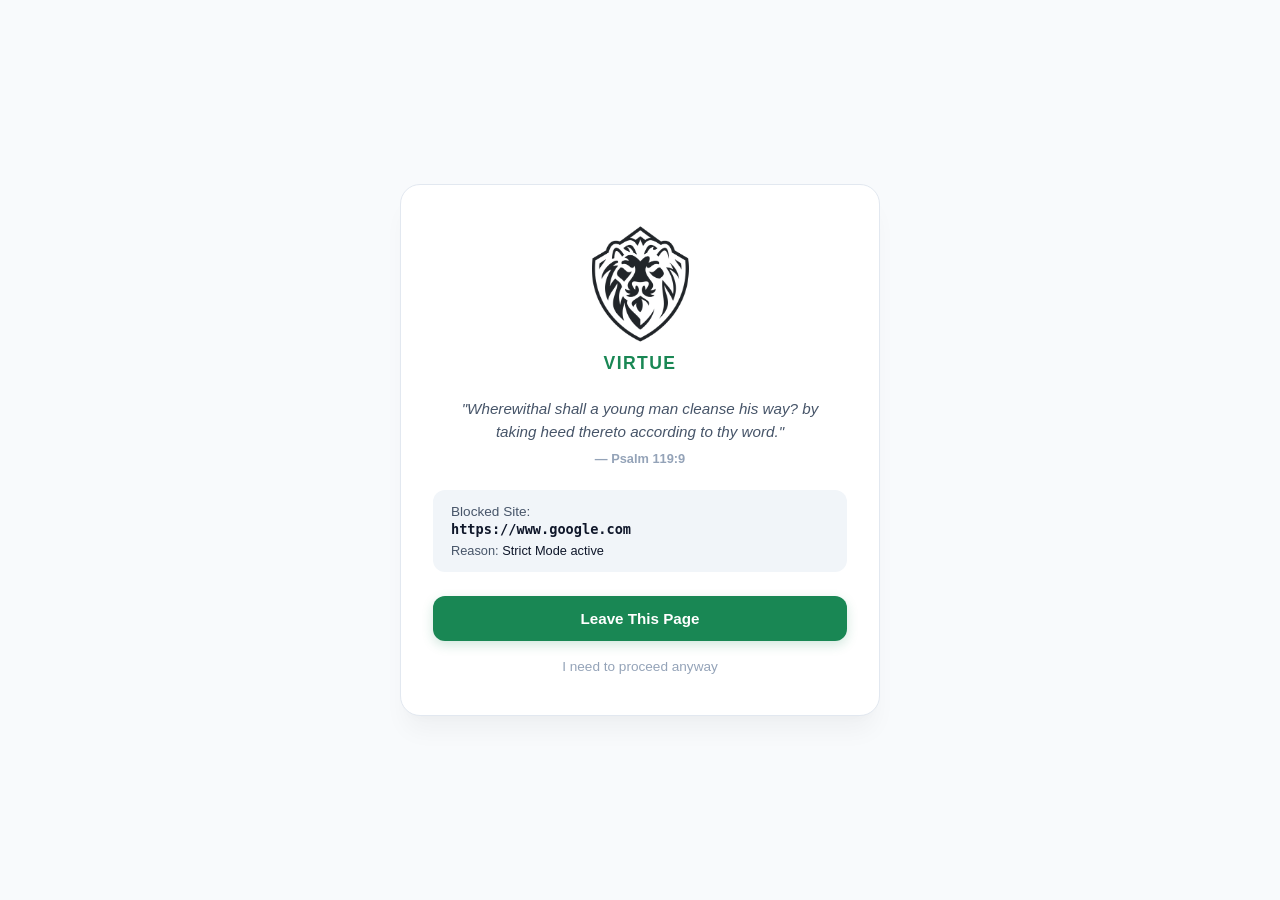
==== commit 031c41f4: "Streamline block page layout with 118px logo and update safety button to 'Leave This Page' tab-close" ====
--- a/blocked.html
+++ b/blocked.html
@@ -8,16 +8,12 @@
     :root {
       --bg-color: #f8fafc;
       --card-bg: #ffffff;
-      --text-main: #1e293b;
-      --text-muted: #64748b;
+      --text-main: #0f172a;
+      --text-muted: #475569;
       --accent-color: #198754;
       --accent-hover: #146c43;
       --border-color: #e2e8f0;
-      --warning-bg: #fefce8;
-      --warning-border: #fef08a;
-      --warning-text: #854d0e;
-      --danger-color: #d93025;
-      --danger-hover: #a50e0e;
+      --danger-color: #dc2626;
     }
 
     * {
@@ -27,23 +23,23 @@
     }
 
     body {
-      font-family: -apple-system, BlinkMacSystemFont, "Segoe UI", Roboto, Helvetica, Arial, sans-serif;
+      font-family: -apple-system, BlinkMacSystemFont, "Segoe UI", Roboto, sans-serif;
       background-color: var(--bg-color);
       color: var(--text-main);
       display: flex;
       align-items: center;
       justify-content: center;
       min-height: 100vh;
-      padding: 20px;
+      padding: 24px;
     }
 
     .card {
       background: var(--card-bg);
-      border-radius: 16px;
-      box-shadow: 0 10px 25px -5px rgba(0, 0, 0, 0.05), 0 8px 10px -6px rgba(0, 0, 0, 0.01);
+      border-radius: 20px;
+      box-shadow: 0 20px 25px -5px rgba(0, 0, 0, 0.04), 0 8px 10px -6px rgba(0, 0, 0, 0.02);
       width: 100%;
-      max-width: 520px;
-      padding: 36px 28px;
+      max-width: 480px;
+      padding: 40px 32px;
       text-align: center;
       border: 1px solid var(--border-color);
     }
@@ -52,89 +48,74 @@
       display: flex;
       flex-direction: column;
       align-items: center;
-      justify-content: center;
       gap: 10px;
-      margin-bottom: 20px;
+      margin-bottom: 24px;
     }
 
     .brand-header img {
-      height: 90px;
+      height: 118px;
       width: auto;
       object-fit: contain;
     }
 
     .brand-title {
-      font-size: 1.2rem;
+      font-size: 1.1rem;
       font-weight: 800;
       letter-spacing: 0.08em;
       color: var(--accent-color);
     }
 
-    .scripture-card {
-      background: #f1f5f9;
-      border-left: 4px solid var(--accent-color);
-      padding: 14px 16px;
-      border-radius: 8px;
-      margin-bottom: 20px;
-      text-align: left;
+    /* Clean Editorial Scripture */
+    .scripture-container {
+      margin-bottom: 24px;
+      padding: 0 8px;
     }
 
     .scripture-text {
       font-size: 0.95rem;
       font-style: italic;
-      color: #334155;
-      line-height: 1.45;
-      margin-bottom: 6px;
+      color: var(--text-muted);
+      line-height: 1.5;
+      margin-bottom: 8px;
     }
 
     .scripture-ref {
-      font-size: 0.82rem;
-      font-weight: 600;
+      font-size: 0.8rem;
+      font-weight: 600;
+      color: #94a3b8;
+    }
+
+    /* Streamlined Context Info */
+    .context-banner {
+      background: #f1f5f9;
+      border-radius: 12px;
+      padding: 14px 18px;
+      margin-bottom: 24px;
+      text-align: left;
+      font-size: 0.85rem;
       color: var(--text-muted);
-      text-align: right;
-    }
-
-    .message {
-      font-size: 0.95rem;
-      color: var(--text-muted);
-      line-height: 1.45;
-      margin-bottom: 20px;
-    }
-
-    .reason-box {
-      background: #f8fafc;
+    }
+
+    .context-banner .target-url {
+      font-family: monospace;
+      color: var(--text-main);
+      font-weight: 600;
+      word-break: break-all;
+      margin-top: 2px;
+    }
+
+    /* Clean Accordion */
+    .approved-accordion {
+      margin-bottom: 24px;
       border: 1px solid var(--border-color);
-      border-radius: 8px;
-      padding: 12px 16px;
-      margin-bottom: 20px;
-      text-align: left;
-      font-size: 0.88rem;
-    }
-
-    .reason-box strong {
-      color: var(--text-main);
-    }
-
-    .reason-detail {
-      color: var(--text-muted);
-      margin-top: 2px;
-      word-break: break-all;
-      font-family: monospace;
-      font-size: 0.82rem;
-    }
-
-    /* Accordion for Strict Mode Approved Sites */
-    .approved-accordion {
-      margin-bottom: 20px;
-      border: 1px solid var(--border-color);
-      border-radius: 8px;
+      border-radius: 12px;
       text-align: left;
       overflow: hidden;
       background: #ffffff;
     }
 
     .approved-accordion summary {
-      padding: 10px 14px;
+      padding: 12px 16px;
       font-size: 0.85rem;
       font-weight: 600;
       color: var(--accent-color);
@@ -143,14 +124,10 @@
       user-select: none;
     }
 
-    .approved-accordion summary:hover {
-      background: #f1f5f9;
-    }
-
     .approved-list-content {
-      max-height: 140px;
+      max-height: 130px;
       overflow-y: auto;
-      padding: 8px 14px;
+      padding: 12px 16px;
       border-top: 1px solid var(--border-color);
       font-size: 0.83rem;
     }
@@ -169,21 +146,19 @@
       text-decoration: none;
     }
 
-    .approved-list-content a:hover {
-      text-decoration: underline;
-    }
-
+    /* Primary CTA */
     .btn-safety {
       background-color: var(--accent-color);
       color: white;
       border: none;
       padding: 14px 20px;
-      font-size: 1rem;
-      font-weight: 600;
-      border-radius: 10px;
+      font-size: 0.95rem;
+      font-weight: 600;
+      border-radius: 12px;
       cursor: pointer;
       width: 100%;
-      transition: background-color 0.2s ease;
+      transition: background-color 0.2s ease, transform 0.1s ease;
+      box-shadow: 0 4px 12px rgba(25, 135, 84, 0.2);
     }
 
     .btn-safety:hover {
@@ -192,31 +167,33 @@
 
     .override-link {
       display: inline-block;
-      margin-top: 16px;
+      margin-top: 18px;
       font-size: 0.85rem;
+      color: #94a3b8;
+      text-decoration: none;
+      cursor: pointer;
+    }
+
+    .override-link:hover {
       color: var(--text-muted);
       text-decoration: underline;
-      cursor: pointer;
-    }
-
-    .override-link:hover {
-      color: var(--text-main);
-    }
-
+    }
+
+    /* Override Panel & PIN Styles */
     .pin-box {
-      margin-top: 18px;
-      padding-top: 18px;
+      margin-top: 20px;
+      padding-top: 20px;
       border-top: 1px dashed var(--border-color);
       text-align: left;
     }
 
     .warning-box {
-      background-color: var(--warning-bg);
-      border: 1px solid var(--warning-border);
-      color: var(--warning-text);
-      padding: 12px;
-      border-radius: 8px;
-      font-size: 0.83rem;
+      background-color: #fef2f2;
+      border: 1px solid #fee2e2;
+      color: #991b1b;
+      padding: 12px 14px;
+      border-radius: 10px;
+      font-size: 0.82rem;
       line-height: 1.4;
       margin-bottom: 14px;
     }
@@ -229,18 +206,19 @@
     }
 
     input[type="password"] {
-      width: 120px;
+      width: 110px;
       padding: 10px;
       font-size: 1.1rem;
       text-align: center;
       letter-spacing: 4px;
       border: 1px solid var(--border-color);
-      border-radius: 8px;
+      border-radius: 10px;
       outline: none;
     }
 
     input[type="password"]:focus {
       border-color: var(--accent-color);
+      box-shadow: 0 0 0 3px rgba(25, 135, 84, 0.1);
     }
 
     .btn-override {
@@ -250,51 +228,37 @@
       padding: 10px 16px;
       font-size: 0.88rem;
       font-weight: 600;
-      border-radius: 8px;
+      border-radius: 10px;
       cursor: pointer;
       flex-grow: 1;
     }
 
     .btn-override:hover {
-      background-color: var(--danger-hover);
+      background-color: #b91c1c;
     }
 
     .checkbox-container {
       display: flex;
       align-items: flex-start;
       gap: 8px;
-      font-size: 0.83rem;
-      color: var(--text-main);
-      cursor: pointer;
-      margin-top: 10px;
-    }
-
-    .checkbox-container input {
-      margin-top: 2px;
-      cursor: pointer;
+      font-size: 0.82rem;
+      color: var(--text-muted);
+      cursor: pointer;
+      margin-top: 12px;
     }
 
     .forgot-pin-link {
       display: inline-block;
       font-size: 0.8rem;
-      color: var(--text-muted);
-      text-decoration: underline;
-      cursor: pointer;
-      margin-top: 8px;
+      color: #94a3b8;
+      text-decoration: none;
+      cursor: pointer;
+      margin-top: 10px;
     }
 
     .forgot-pin-link:hover {
       color: var(--accent-color);
-    }
-
-    .footer {
-      font-size: 11px;
-      color: #cbd5e1;
-      border-top: 1px solid #f1f5f9;
-      padding-top: 14px;
-      margin-top: 24px;
-      text-transform: uppercase;
-      letter-spacing: 1px;
+      text-decoration: underline;
     }
 
     .hidden {
@@ -310,41 +274,36 @@
       <div class="brand-title">VIRTUE</div>
     </div>
 
-    <div class="scripture-card">
-      <div class="scripture-text" id="scriptureText">"No temptation has overtaken you except what is common to mankind. And God is faithful; he will not let you be tempted beyond what you can bear."</div>
+    <div class="scripture-container">
+      <div class="scripture-text" id="scriptureText">"There hath no temptation taken you but such as is common to man: but God is faithful..."</div>
       <div class="scripture-ref" id="scriptureRef">1 Corinthians 10:13</div>
     </div>
 
-    <p class="message">
-      <span id="userName">Friend</span>, take a breath. You're not alone in this.<br>
-      This site was paused to help you stay on the path.
-    </p>
-
-    <!-- Reason & Target Display -->
-    <div class="reason-box">
-      <div><strong>Blocked Site:</strong></div>
-      <div class="reason-detail" id="targetUrlDisplay">loading...</div>
-      <div style="margin-top: 6px;"><strong>Reason:</strong> <span id="reasonDisplay">Custom Blocklist Rule</span></div>
-    </div>
-
-    <!-- Strict Mode Approved Sites Accordion (Hidden by default, shown if strict mode active) -->
+    <!-- Context Info -->
+    <div class="context-banner">
+      <div>Blocked Site:</div>
+      <div class="target-url" id="targetUrlDisplay">https://www.facebook.com/</div>
+      <div style="margin-top: 6px; font-size: 0.8rem;">Reason: <span id="reasonDisplay" style="color: var(--text-main);">Strict Mode active</span></div>
+    </div>
+
+    <!-- Approved Sites Accordion -->
     <details class="approved-accordion hidden" id="approvedAccordion">
-      <summary id="accordionSummaryTitle">▼ View Approved Sites (0 allowed)</summary>
+      <summary id="accordionSummaryTitle">View Approved Sites (0 allowed)</summary>
       <div class="approved-list-content">
-        <ul id="approvedSitesList">
-          <!-- Populated dynamically -->
-        </ul>
+        <ul id="approvedSitesList"></ul>
       </div>
     </details>
 
-    <button class="btn-safety" id="safetyBtn">↩️ Return to Safety</button>
-
-    <a class="override-link" id="revealOverrideLink">I need to proceed anyway</a>
-
+    <button class="btn-safety" id="safetyBtn">Leave This Page</button>
+
+    <div>
+      <a class="override-link" id="revealOverrideLink">I need to proceed anyway</a>
+    </div>
+
+    <!-- Override Panel -->
     <div class="pin-box hidden" id="overridePanel">
       <div class="warning-box">
-        ⚠️ <strong>Intentional Bypass & Accountability Notice:</strong><br>
-        Entering your PIN will override this block and log this event to the weekly report sent to <span id="partnerName">your partner</span>.
+        ⚠️ <strong>Accountability Notice:</strong> Entering your PIN will override this block and log this event to <span id="partnerName">your partner</span>'s report.
       </div>
 
       <div class="pin-controls">
@@ -361,8 +320,6 @@
         <a class="forgot-pin-link" id="forgotPinLink">Forgot PIN?</a>
       </div>
     </div>
-
-    <div class="footer">Virtue Accountability Engine</div>
   </div>
 
   <script src="blocked.js"></script>
